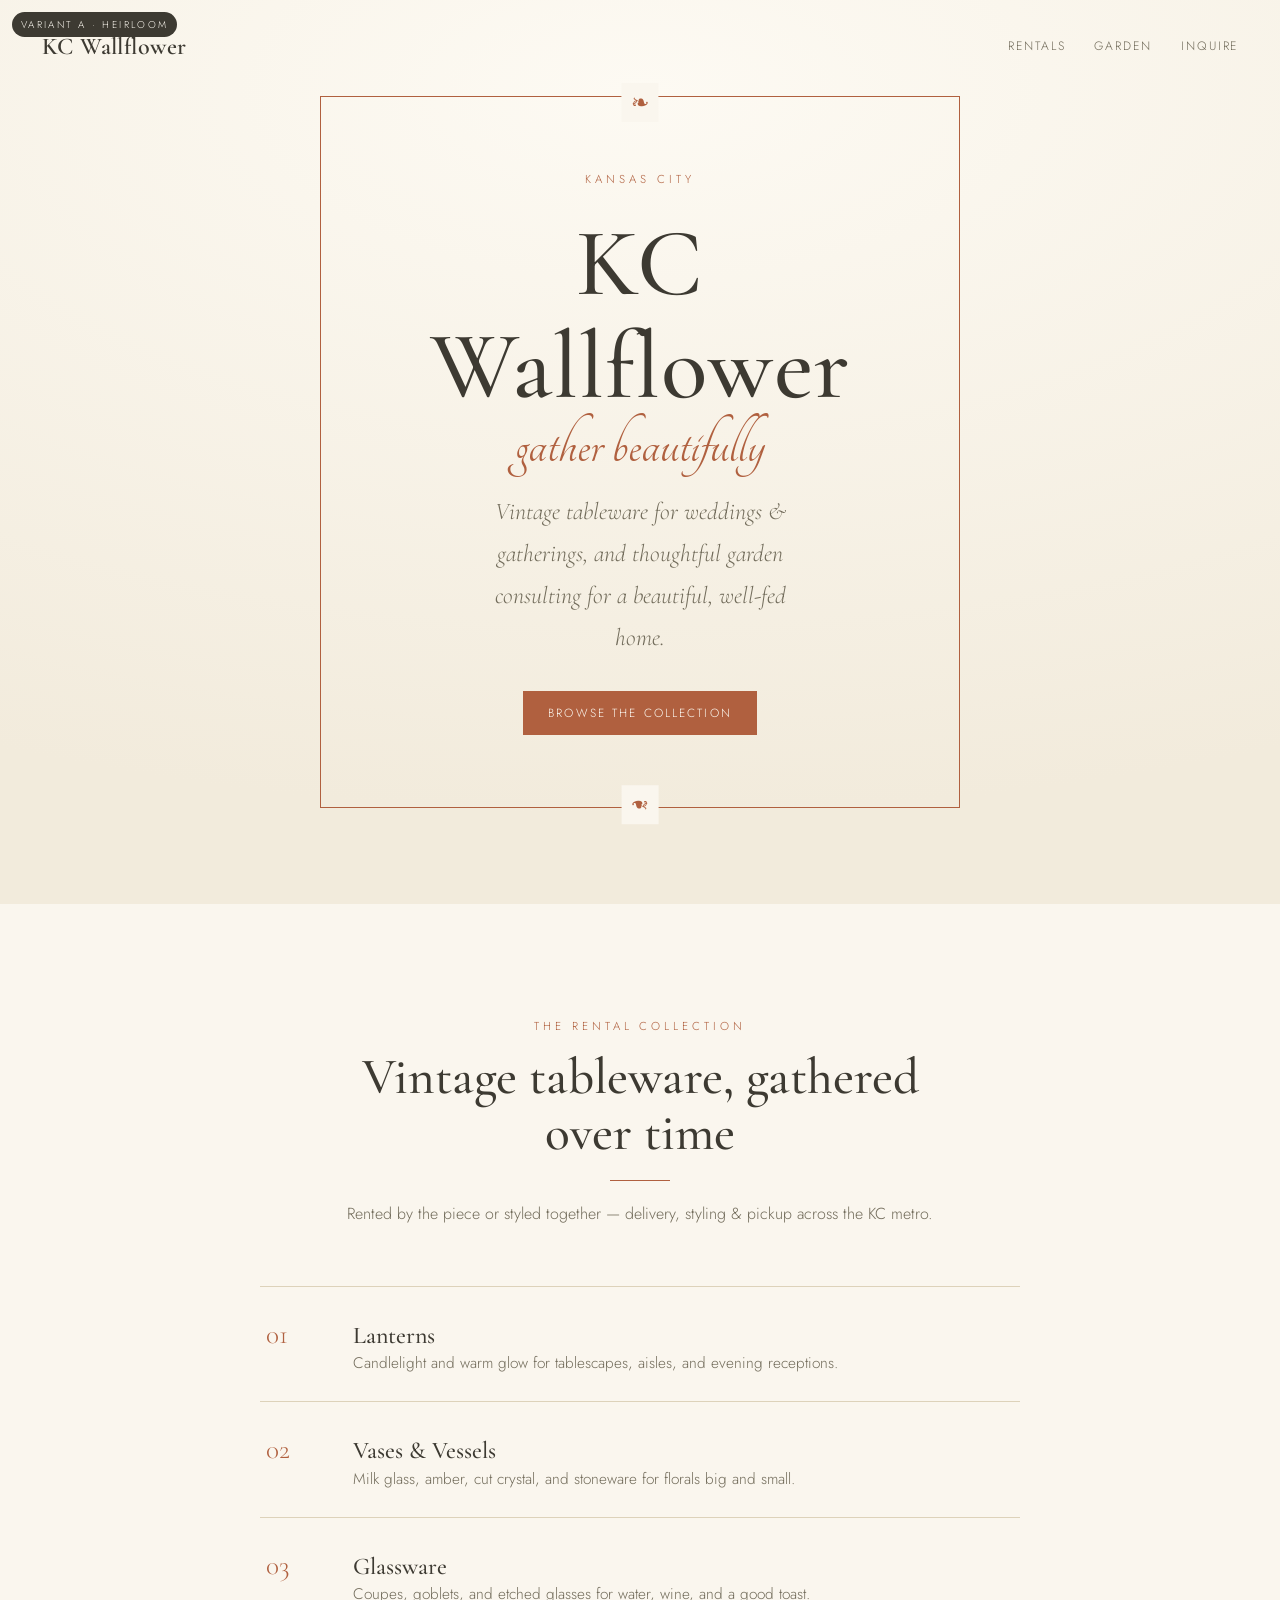
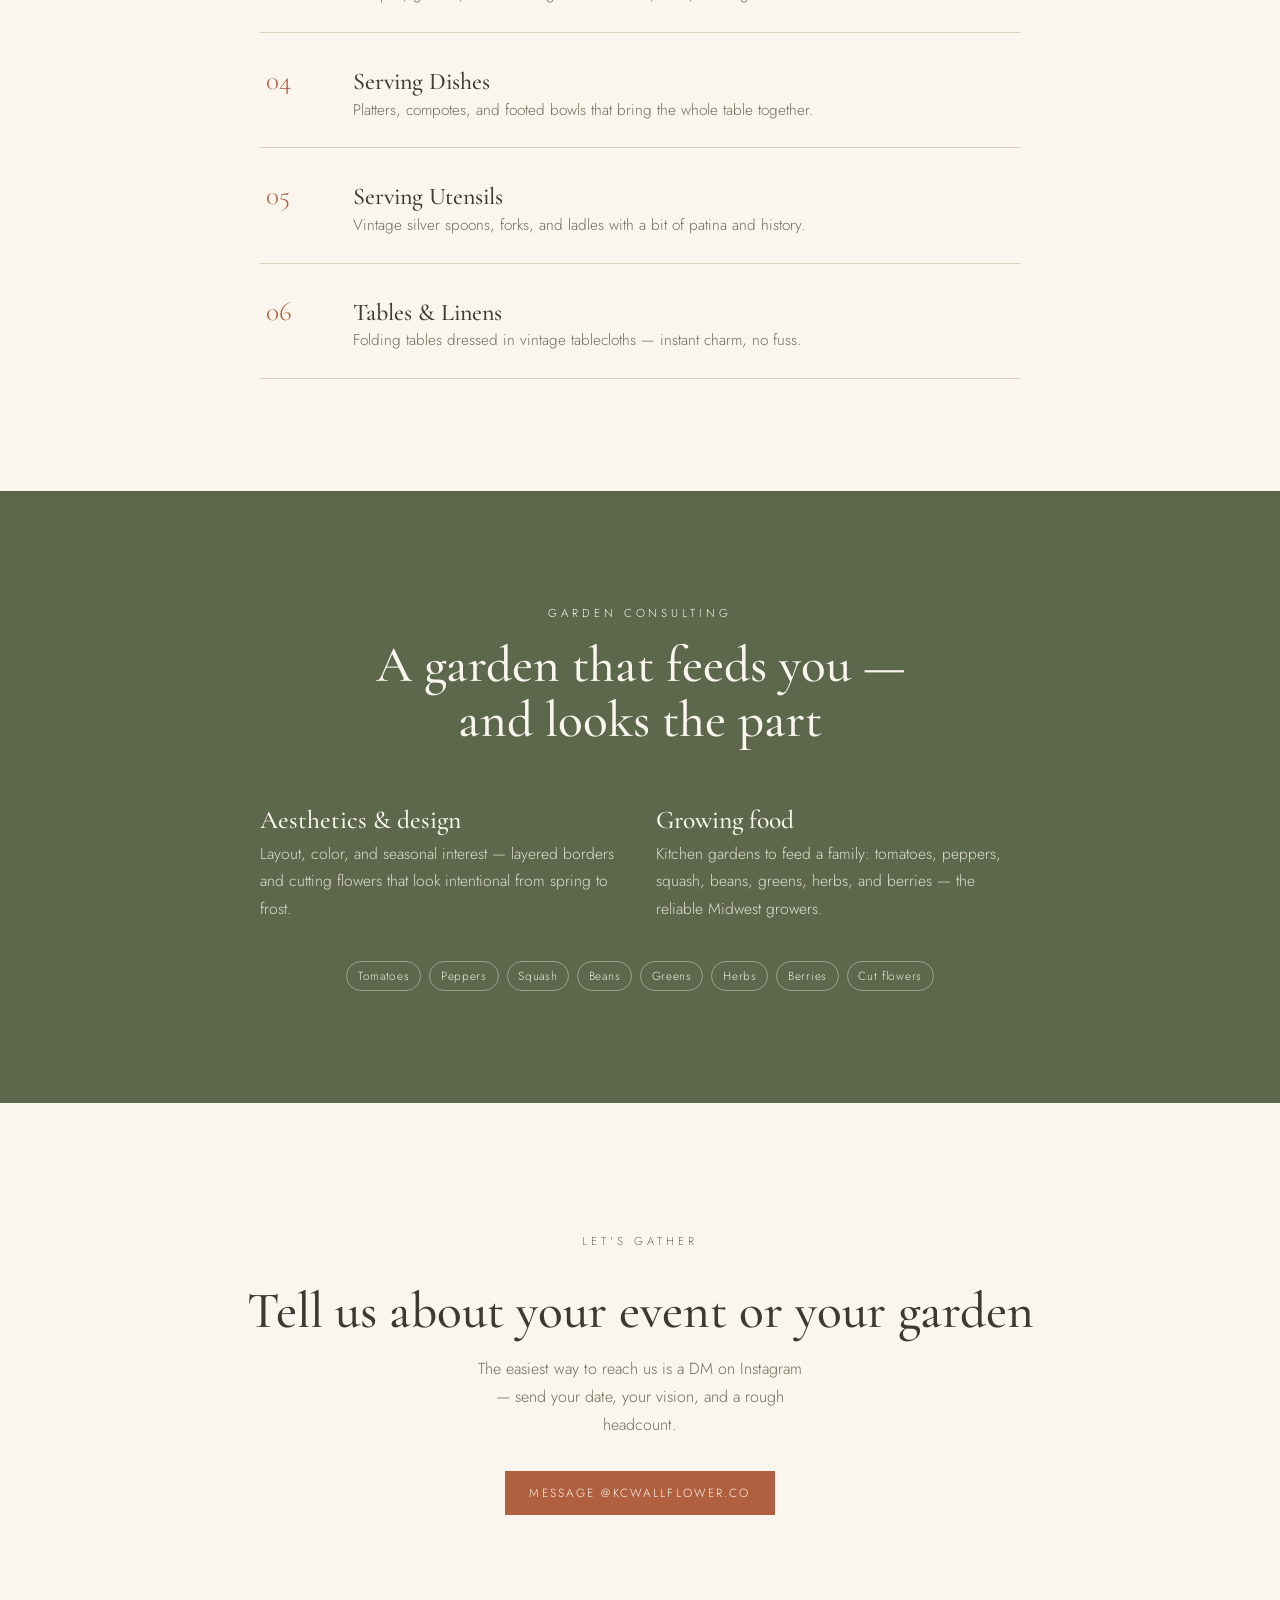
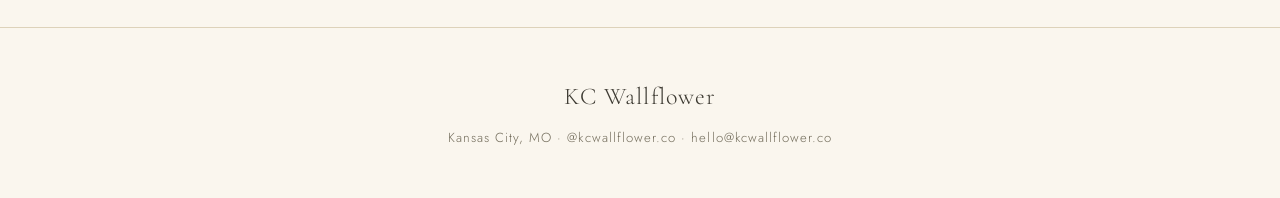
==== a/index.html @ 50121728 "Add 3 design mockups at /a, /b, /c Heirloom (a), Garden Press (b), Field & Table (c) — path-based co" ====
<!DOCTYPE html>
<html lang="en">
<head>
<meta charset="UTF-8" />
<meta name="viewport" content="width=device-width, initial-scale=1.0" />
<title>KC Wallflower — Heirloom · Variant A</title>
<meta name="description" content="Vintage tableware rentals & garden consulting in Kansas City." />
<link rel="preconnect" href="https://fonts.googleapis.com" />
<link rel="preconnect" href="https://fonts.gstatic.com" crossorigin />
<link href="https://fonts.googleapis.com/css2?family=Cormorant+Garamond:ital,wght@0,400;0,500;0,600;1,400&family=Jost:wght@300;400;500&family=Tangerine:wght@700&display=swap" rel="stylesheet" />
<style>
  :root{
    --cream:#faf6ee; --cream2:#f2ebdc; --ink:#3d3a32; --soft:#726c5b;
    --terra:#b0603f; --sage:#869072; --sage-d:#5c674c; --line:#ddd2ba;
    --disp:"Cormorant Garamond",serif; --body:"Jost",sans-serif; --script:"Tangerine",cursive;
  }
  *{margin:0;padding:0;box-sizing:border-box}
  html{scroll-behavior:smooth}
  body{font-family:var(--body);font-weight:300;color:var(--ink);background:var(--cream);line-height:1.75;-webkit-font-smoothing:antialiased}
  h1,h2,h3{font-family:var(--disp);font-weight:500;line-height:1.08}
  a{color:inherit;text-decoration:none}
  .badge{position:fixed;top:12px;left:12px;z-index:99;background:var(--ink);color:var(--cream);font-size:.62rem;letter-spacing:.24em;text-transform:uppercase;padding:.4em .9em;border-radius:40px}
  .wrap{max-width:1080px;margin:0 auto;padding:0 clamp(1.2rem,5vw,2rem)}
  /* nav */
  .nav{position:absolute;top:0;left:0;right:0;z-index:20;display:flex;justify-content:space-between;align-items:center;padding:1.6rem clamp(1.2rem,5vw,2.6rem)}
  .nav a.brand{font-family:var(--disp);font-size:1.5rem;font-weight:600;letter-spacing:.02em}
  .nav .links{display:flex;gap:1.8rem;font-size:.76rem;letter-spacing:.16em;text-transform:uppercase;color:var(--soft)}
  /* hero */
  .hero{min-height:100svh;display:flex;align-items:center;justify-content:center;text-align:center;padding:6rem 1.4rem;position:relative;background:radial-gradient(120% 80% at 50% 10%,#fdfaf3,var(--cream2))}
  .frame{border:1px solid var(--terra);padding:clamp(2.4rem,6vw,4.5rem) clamp(1.6rem,6vw,4rem);max-width:640px;position:relative}
  .frame::before,.frame::after{content:"❧";position:absolute;color:var(--terra);font-size:1.4rem;left:50%;transform:translateX(-50%)}
  .frame::before{top:-.9rem;background:var(--cream);padding:0 .6rem}
  .frame::after{bottom:-1.1rem;background:var(--cream);padding:0 .6rem;transform:translateX(-50%) rotate(180deg)}
  .eyebrow{font-size:.72rem;letter-spacing:.34em;text-transform:uppercase;color:var(--terra);margin-bottom:1.4rem}
  .hero h1{font-size:clamp(3rem,10vw,6rem);letter-spacing:.01em}
  .script{font-family:var(--script);font-size:clamp(2.6rem,8vw,4rem);color:var(--terra);line-height:.7;margin:.3rem 0 1.4rem}
  .hero p.lede{font-family:var(--disp);font-size:clamp(1.2rem,2.4vw,1.5rem);font-style:italic;color:var(--soft);max-width:34ch;margin:0 auto 2rem}
  .btn{display:inline-block;font-size:.74rem;letter-spacing:.18em;text-transform:uppercase;padding:.9em 2em;border:1px solid var(--sage-d);color:var(--sage-d);transition:.35s}
  .btn:hover{background:var(--sage-d);color:var(--cream)}
  .btn.solid{background:var(--terra);border-color:var(--terra);color:var(--cream)}
  .btn.solid:hover{background:var(--ink);border-color:var(--ink)}
  /* section */
  section.block{padding:clamp(4rem,9vw,7rem) 0}
  .head{text-align:center;max-width:600px;margin:0 auto clamp(2.6rem,5vw,3.6rem)}
  .head h2{font-size:clamp(2rem,4.6vw,3.2rem)}
  .head .eyebrow{margin-bottom:.9rem}
  .rule{width:60px;height:1px;background:var(--terra);margin:1.2rem auto}
  /* rentals list */
  .list{max-width:760px;margin:0 auto;border-top:1px solid var(--line)}
  .item{display:grid;grid-template-columns:64px 1fr;gap:1.4rem;padding:1.5rem .4rem;border-bottom:1px solid var(--line);align-items:baseline;transition:.3s}
  .item:hover{background:#fbf7ef;padding-left:1rem}
  .num{font-family:var(--disp);font-size:1.7rem;color:var(--terra)}
  .item h3{font-size:1.5rem;margin-bottom:.1rem}
  .item p{color:var(--soft);font-size:.96rem}
  /* garden */
  .garden{background:var(--sage-d);color:var(--cream)}
  .garden .head h2,.garden .head .eyebrow{color:var(--cream)}
  .garden .eyebrow{color:#e8dcc4}
  .gcols{display:grid;grid-template-columns:1fr 1fr;gap:2rem;max-width:760px;margin:0 auto}
  .gcols h3{font-family:var(--disp);font-size:1.6rem;margin-bottom:.4rem;color:#fdf8ee}
  .gcols p{color:#e2ddd0;font-size:.98rem}
  .tags{display:flex;flex-wrap:wrap;gap:.5rem;justify-content:center;max-width:640px;margin:2.4rem auto 0}
  .tags span{font-size:.74rem;letter-spacing:.06em;border:1px solid rgba(250,246,238,.4);padding:.34em .9em;border-radius:40px;color:#f0ebe0}
  /* inquire */
  .inquire{text-align:center}
  .inquire h2{font-size:clamp(2rem,5vw,3.2rem)}
  .inquire p{color:var(--soft);max-width:38ch;margin:1rem auto 2rem}
  /* footer */
  footer{text-align:center;padding:3rem 1.4rem;border-top:1px solid var(--line);color:var(--soft);font-size:.82rem;letter-spacing:.08em}
  footer .fb{font-family:var(--disp);font-size:1.5rem;color:var(--ink);margin-bottom:.6rem}
  @media(max-width:640px){.nav .links{display:none}.gcols{grid-template-columns:1fr}}
</style>
</head>
<body>
<div class="badge">Variant A · Heirloom</div>
<div class="hero">
  <div class="nav wrap" style="max-width:none">
    <a href="#" class="brand">KC Wallflower</a>
    <div class="links"><a href="#rentals">Rentals</a><a href="#garden">Garden</a><a href="#inquire">Inquire</a></div>
  </div>
  <div class="frame">
    <p class="eyebrow">Kansas City</p>
    <h1>KC Wallflower</h1>
    <p class="script">gather beautifully</p>
    <p class="lede">Vintage tableware for weddings &amp; gatherings, and thoughtful garden consulting for a beautiful, well-fed home.</p>
    <a href="#rentals" class="btn solid">Browse the collection</a>
  </div>
</div>

<section class="block" id="rentals">
  <div class="wrap">
    <div class="head">
      <p class="eyebrow">The Rental Collection</p>
      <h2>Vintage tableware, gathered over time</h2>
      <div class="rule"></div>
      <p style="color:var(--soft)">Rented by the piece or styled together — delivery, styling &amp; pickup across the KC metro.</p>
    </div>
    <div class="list">
      <div class="item"><span class="num">01</span><div><h3>Lanterns</h3><p>Candlelight and warm glow for tablescapes, aisles, and evening receptions.</p></div></div>
      <div class="item"><span class="num">02</span><div><h3>Vases &amp; Vessels</h3><p>Milk glass, amber, cut crystal, and stoneware for florals big and small.</p></div></div>
      <div class="item"><span class="num">03</span><div><h3>Glassware</h3><p>Coupes, goblets, and etched glasses for water, wine, and a good toast.</p></div></div>
      <div class="item"><span class="num">04</span><div><h3>Serving Dishes</h3><p>Platters, compotes, and footed bowls that bring the whole table together.</p></div></div>
      <div class="item"><span class="num">05</span><div><h3>Serving Utensils</h3><p>Vintage silver spoons, forks, and ladles with a bit of patina and history.</p></div></div>
      <div class="item"><span class="num">06</span><div><h3>Tables &amp; Linens</h3><p>Folding tables dressed in vintage tablecloths — instant charm, no fuss.</p></div></div>
    </div>
  </div>
</section>

<section class="block garden" id="garden">
  <div class="wrap">
    <div class="head">
      <p class="eyebrow">Garden Consulting</p>
      <h2>A garden that feeds you — and looks the part</h2>
    </div>
    <div class="gcols">
      <div><h3>Aesthetics &amp; design</h3><p>Layout, color, and seasonal interest — layered borders and cutting flowers that look intentional from spring to frost.</p></div>
      <div><h3>Growing food</h3><p>Kitchen gardens to feed a family: tomatoes, peppers, squash, beans, greens, herbs, and berries — the reliable Midwest growers.</p></div>
    </div>
    <div class="tags"><span>Tomatoes</span><span>Peppers</span><span>Squash</span><span>Beans</span><span>Greens</span><span>Herbs</span><span>Berries</span><span>Cut flowers</span></div>
  </div>
</section>

<section class="block inquire" id="inquire">
  <div class="wrap">
    <p class="eyebrow">Let's gather</p>
    <h2>Tell us about your event or your garden</h2>
    <p>The easiest way to reach us is a DM on Instagram — send your date, your vision, and a rough headcount.</p>
    <a class="btn solid" href="https://instagram.com/kcwallflower.co" target="_blank" rel="noopener">Message @kcwallflower.co</a>
  </div>
</section>

<footer>
  <div class="fb">KC Wallflower</div>
  <div>Kansas City, MO · @kcwallflower.co · hello@kcwallflower.co</div>
</footer>
</body>
</html>
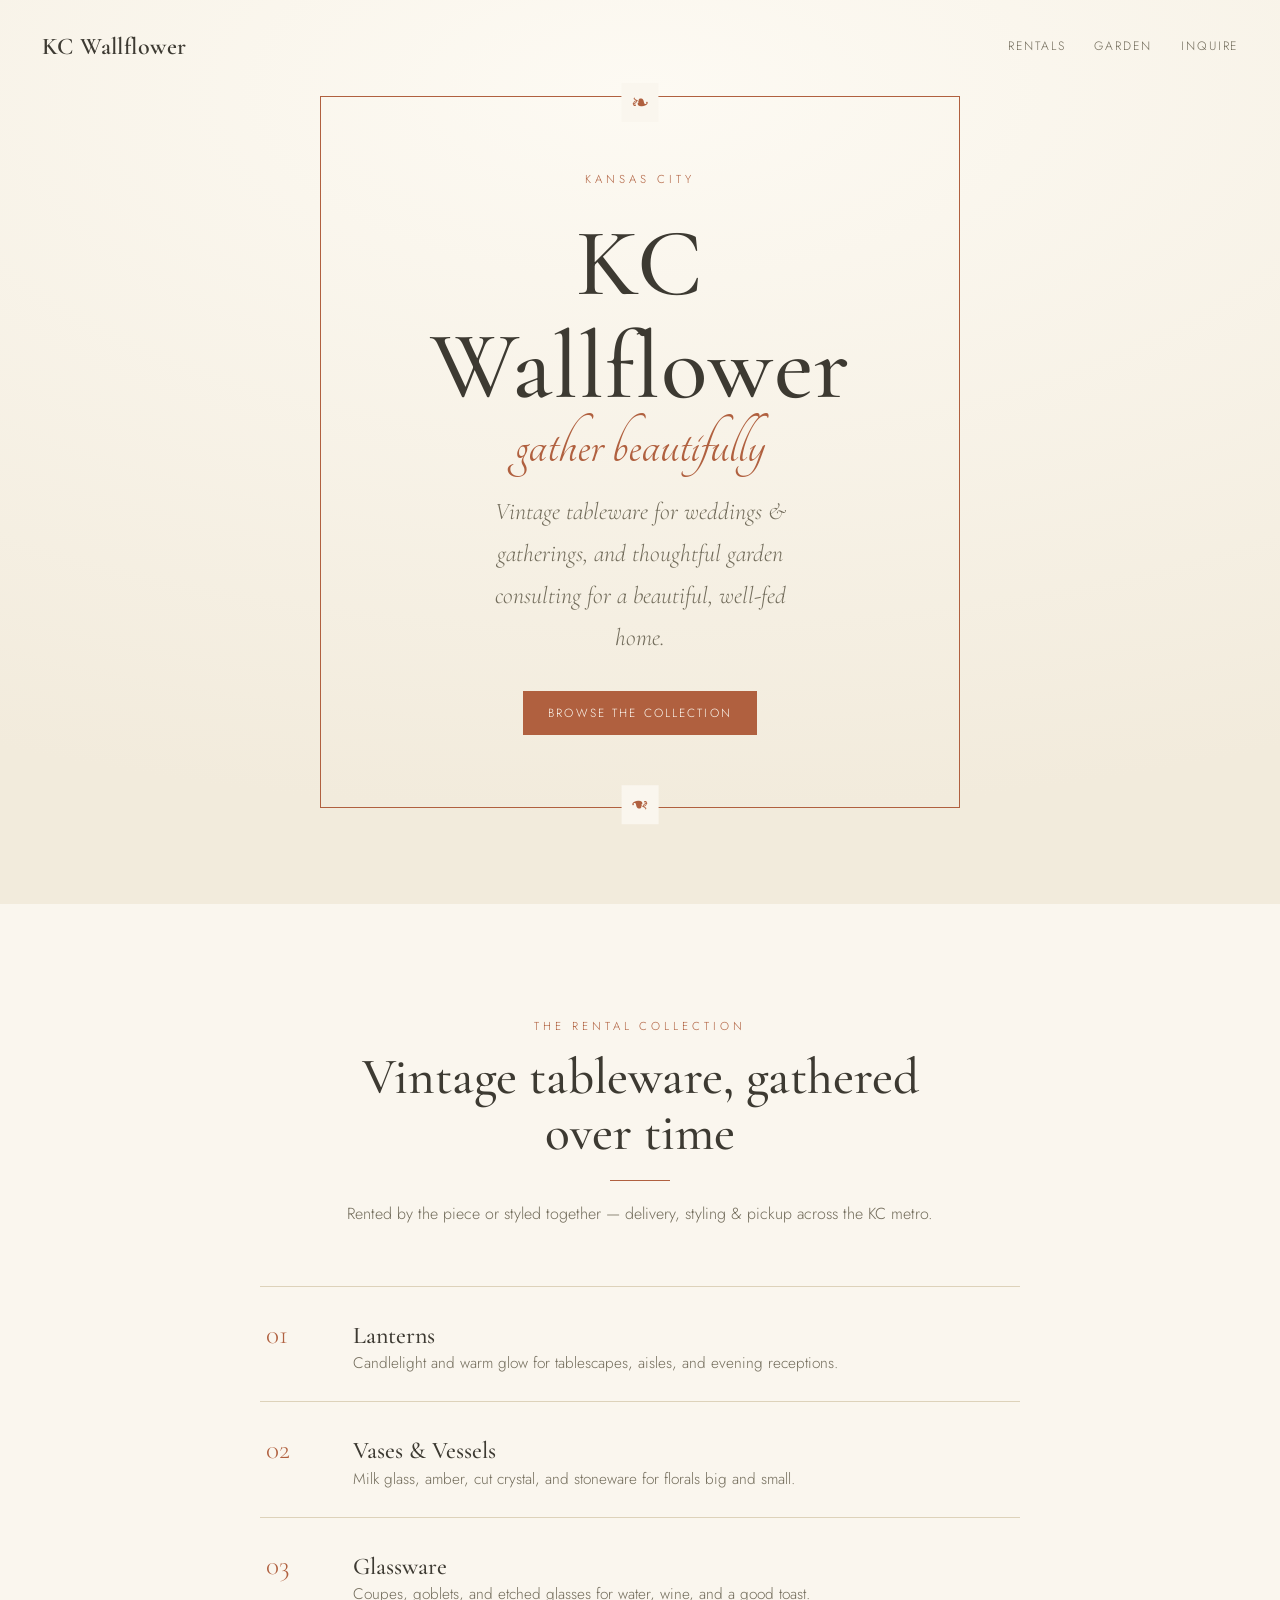
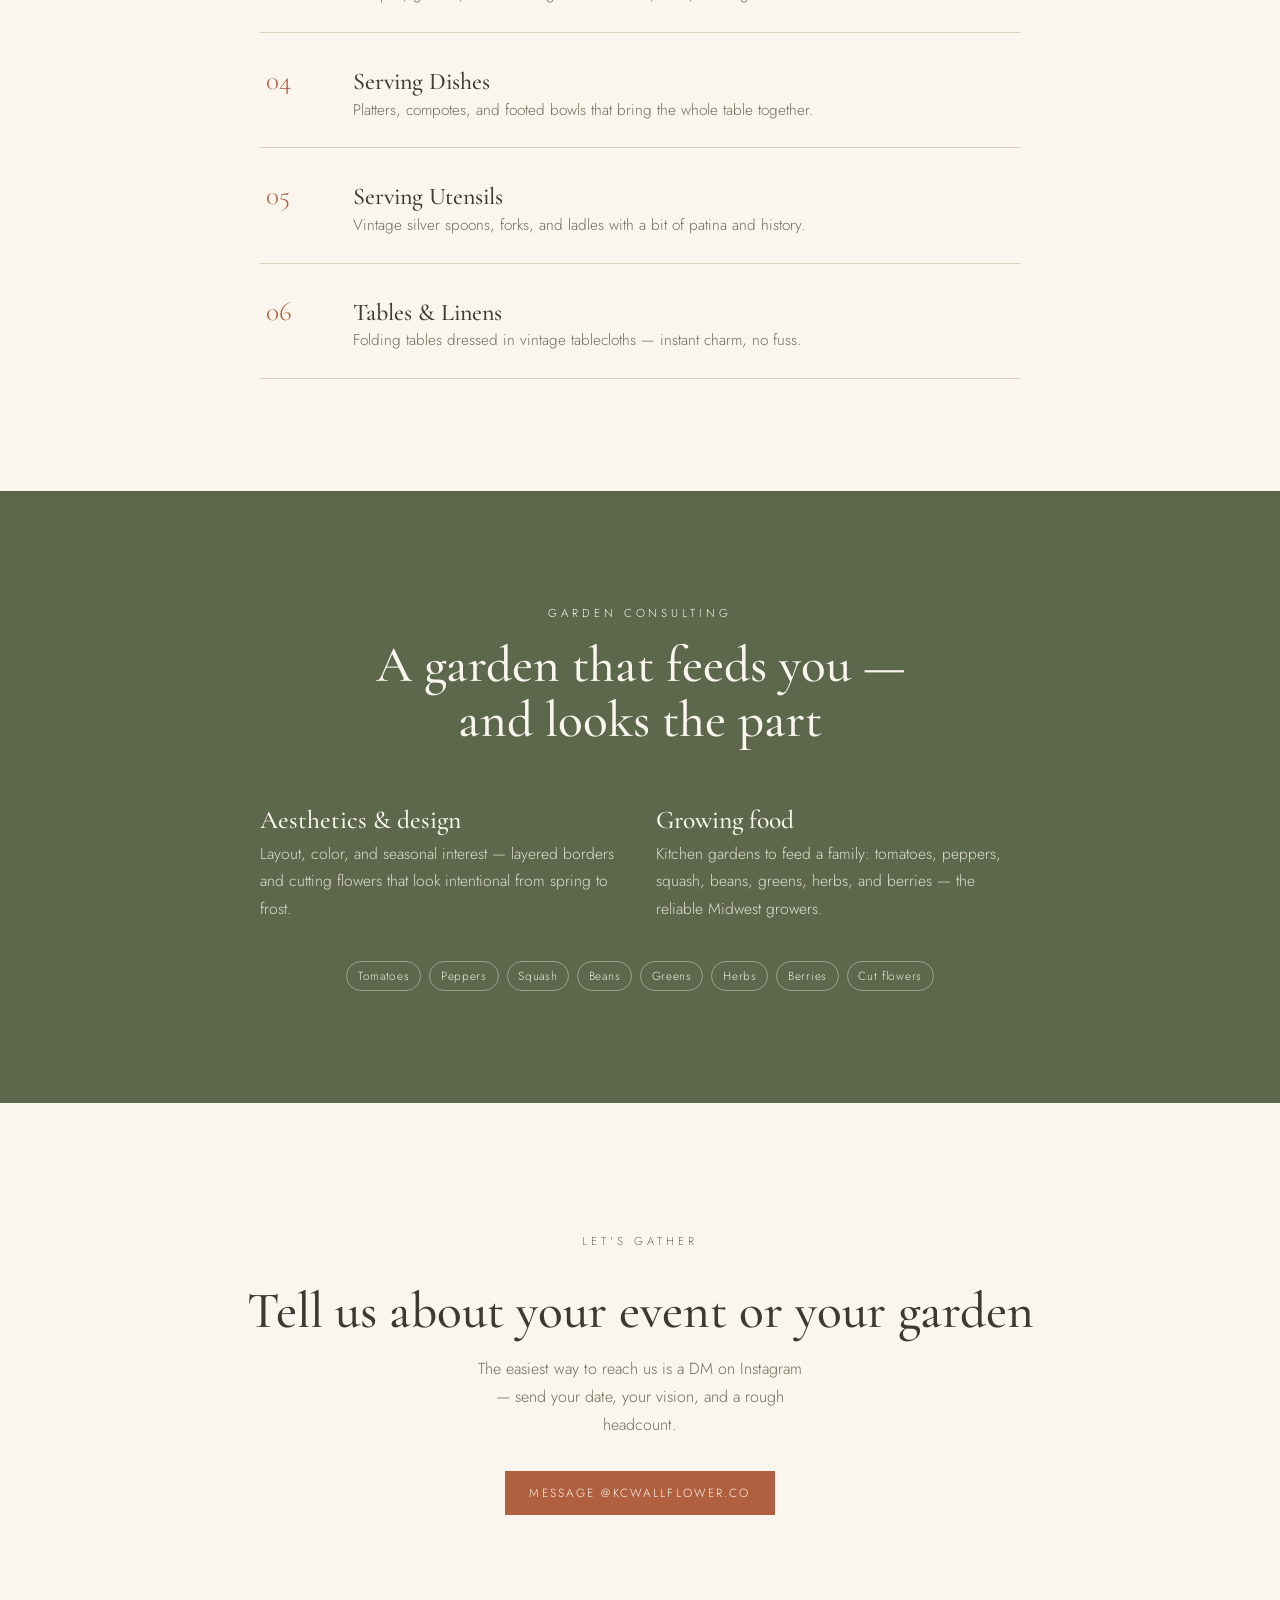
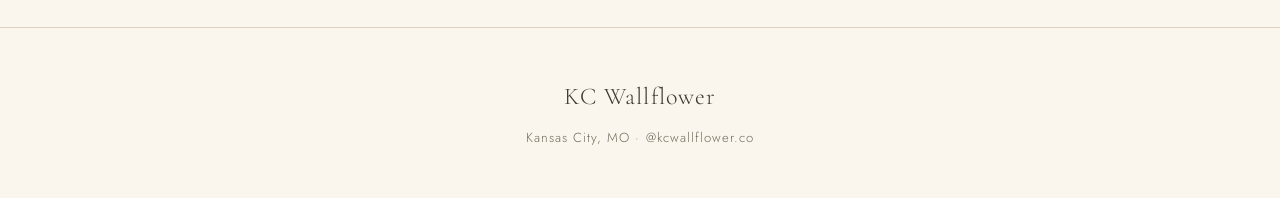
==== commit a3832d62: "Combine mockups into one tabbed chooser; remove email contact - Root index.html is now a tabbed shel" ====
--- a/a/index.html
+++ b/a/index.html
@@ -72,7 +72,6 @@
 </style>
 </head>
 <body>
-<div class="badge">Variant A · Heirloom</div>
 <div class="hero">
   <div class="nav wrap" style="max-width:none">
     <a href="#" class="brand">KC Wallflower</a>
@@ -131,7 +130,7 @@
 
 <footer>
   <div class="fb">KC Wallflower</div>
-  <div>Kansas City, MO · @kcwallflower.co · hello@kcwallflower.co</div>
+  <div>Kansas City, MO · @kcwallflower.co</div>
 </footer>
 </body>
 </html>
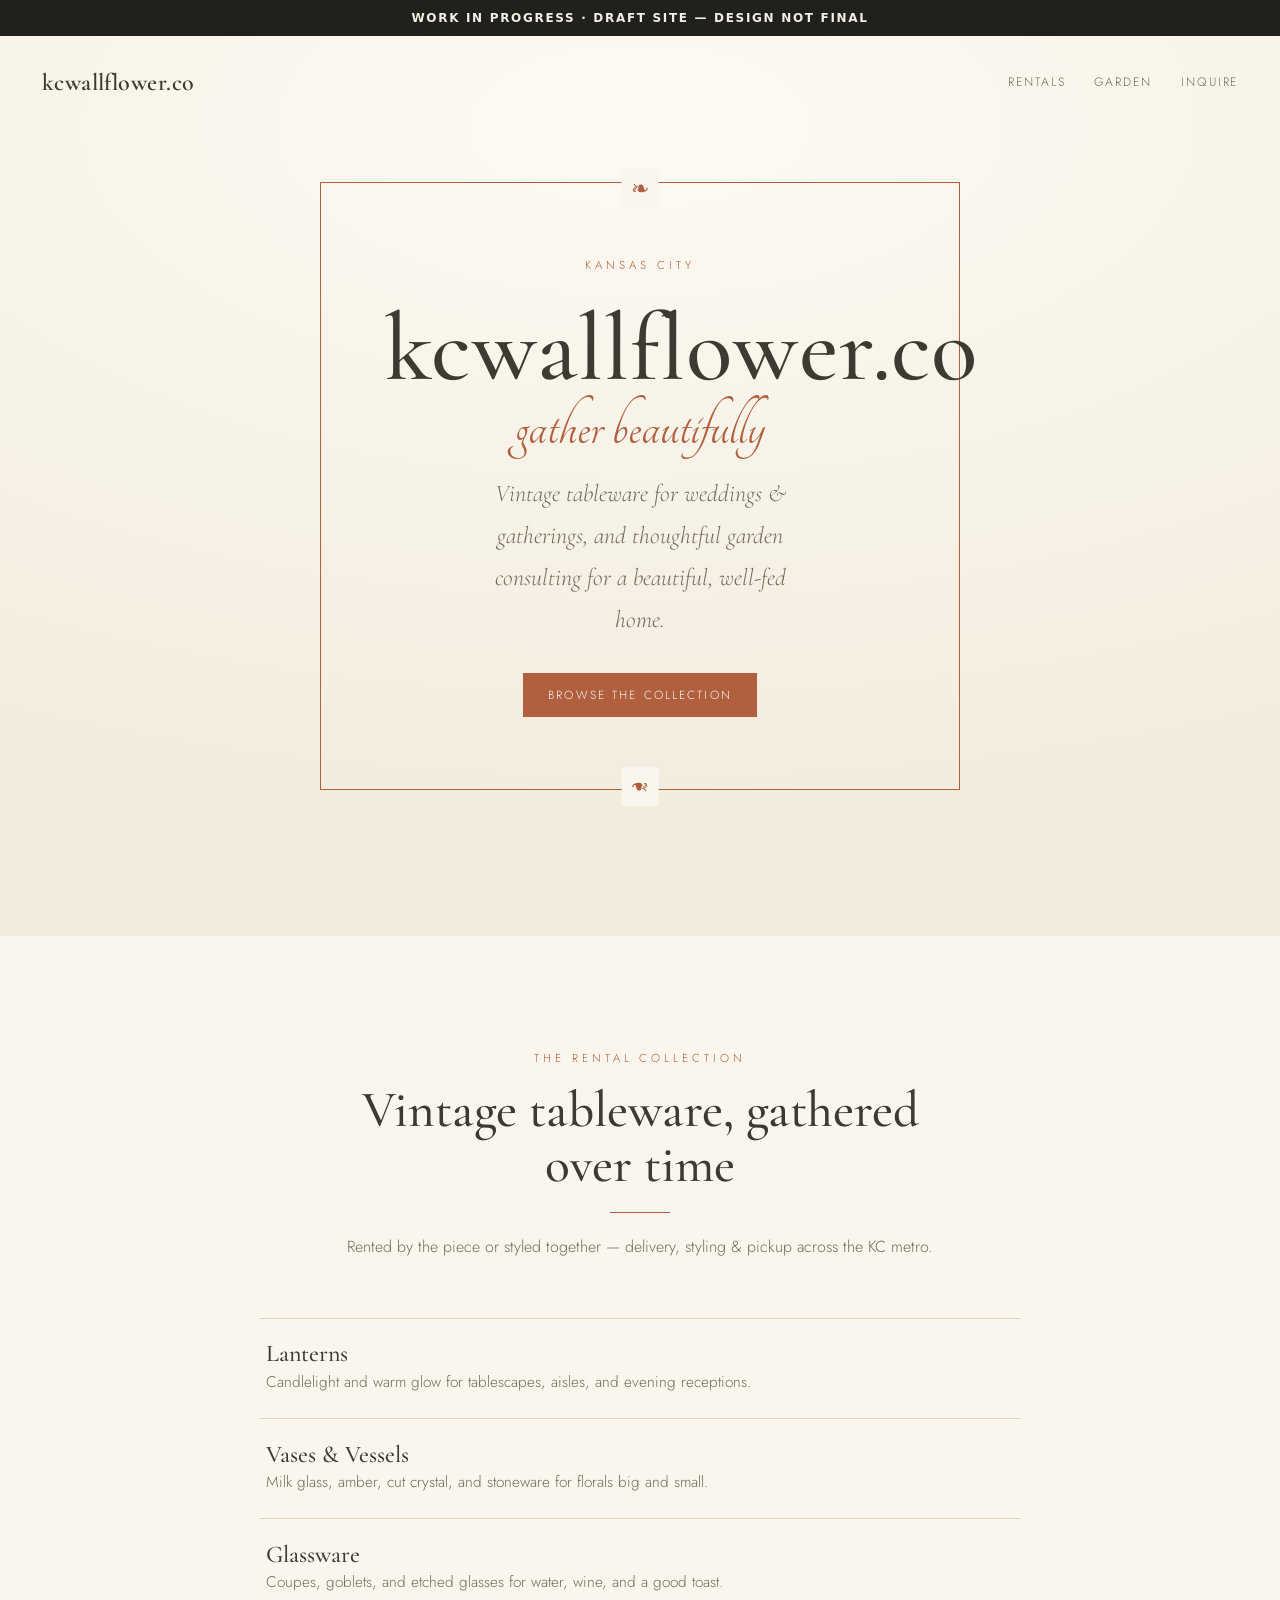
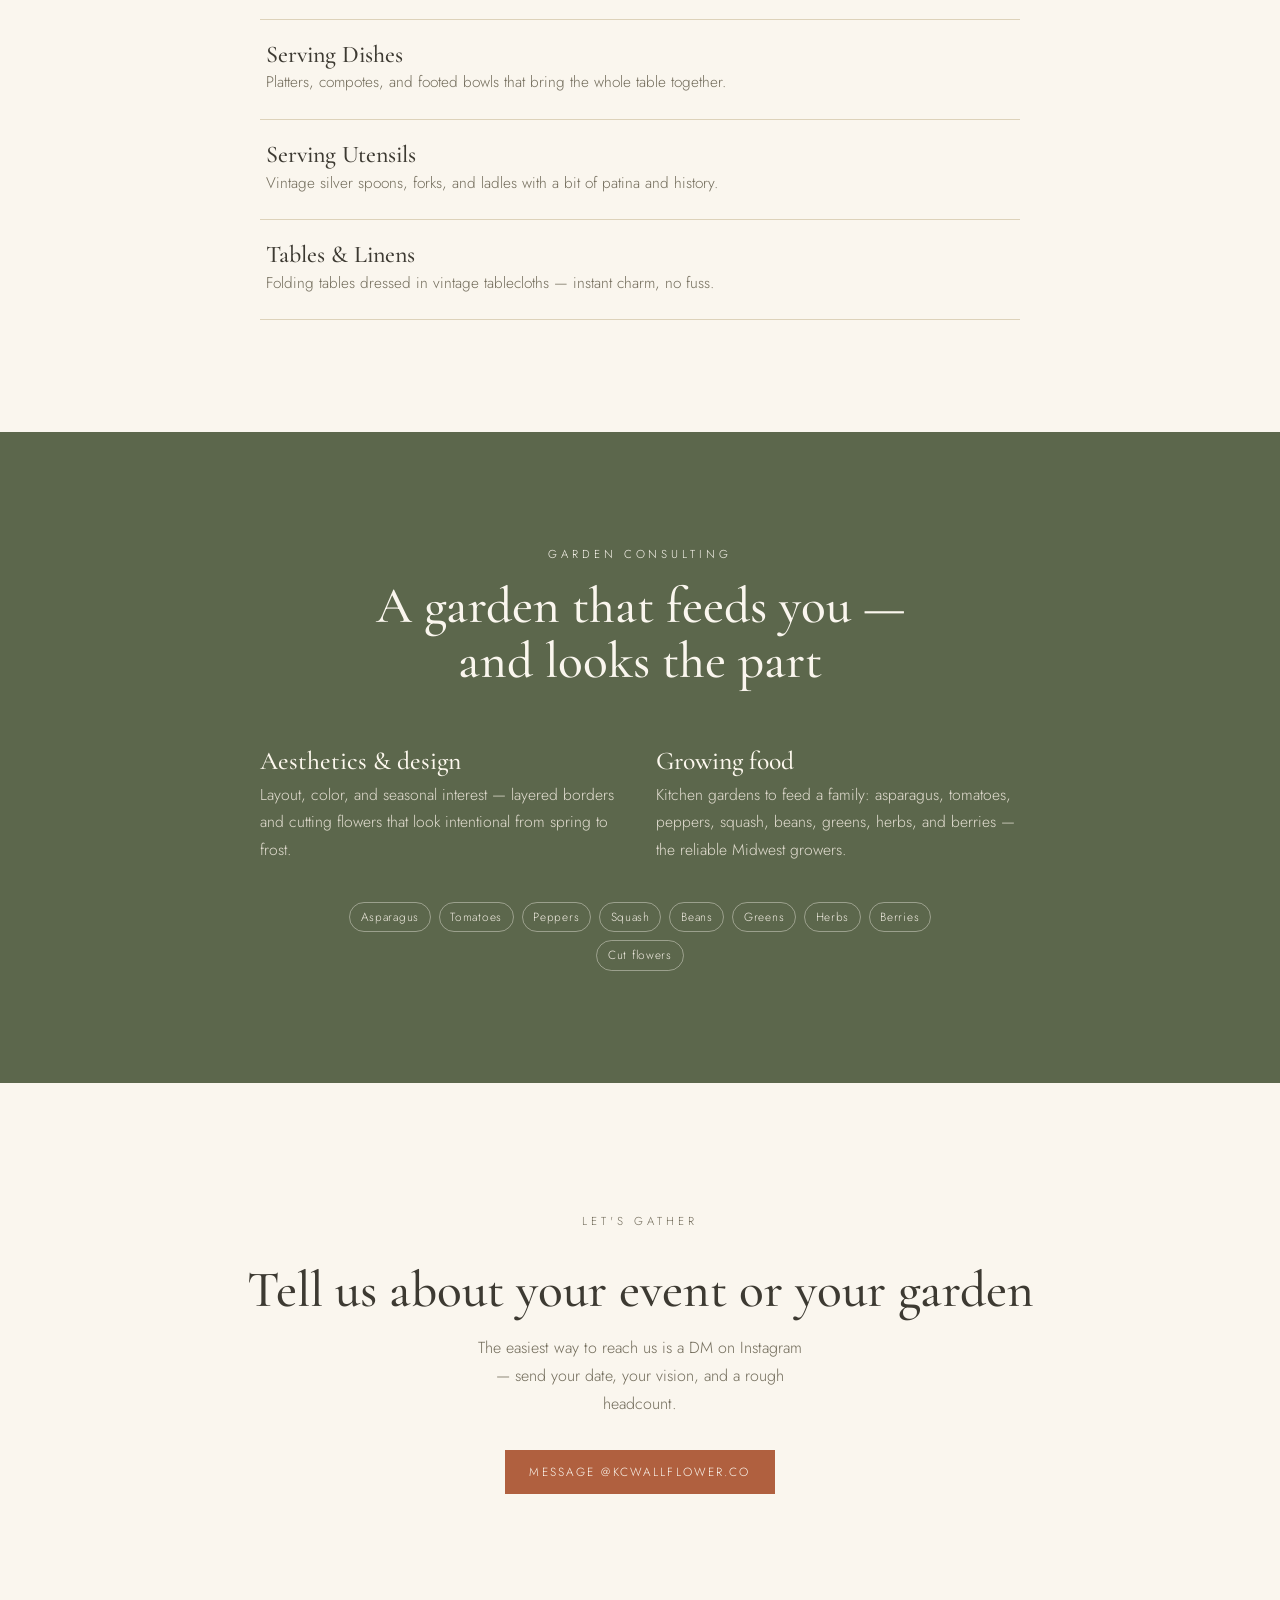
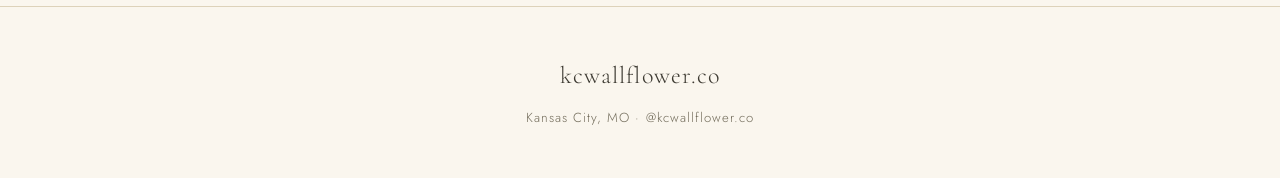
==== commit 0e651e2f: "Rebrand to kcwallflower.co, add WIP banners, stock photos, icon + copy fixes - Rename brand everywhe" ====
--- a/a/index.html
+++ b/a/index.html
@@ -3,7 +3,7 @@
 <head>
 <meta charset="UTF-8" />
 <meta name="viewport" content="width=device-width, initial-scale=1.0" />
-<title>KC Wallflower — Heirloom · Variant A</title>
+<title>kcwallflower.co — Heirloom · Variant A</title>
 <meta name="description" content="Vintage tableware rentals & garden consulting in Kansas City." />
 <link rel="preconnect" href="https://fonts.googleapis.com" />
 <link rel="preconnect" href="https://fonts.gstatic.com" crossorigin />
@@ -16,7 +16,7 @@
   }
   *{margin:0;padding:0;box-sizing:border-box}
   html{scroll-behavior:smooth}
-  body{font-family:var(--body);font-weight:300;color:var(--ink);background:var(--cream);line-height:1.75;-webkit-font-smoothing:antialiased}
+  body{font-family:var(--body);font-weight:300;color:var(--ink);background:var(--cream);line-height:1.75;-webkit-font-smoothing:antialiased;padding-top:36px}
   h1,h2,h3{font-family:var(--disp);font-weight:500;line-height:1.08}
   a{color:inherit;text-decoration:none}
   .badge{position:fixed;top:12px;left:12px;z-index:99;background:var(--ink);color:var(--cream);font-size:.62rem;letter-spacing:.24em;text-transform:uppercase;padding:.4em .9em;border-radius:40px}
@@ -47,7 +47,7 @@
   .rule{width:60px;height:1px;background:var(--terra);margin:1.2rem auto}
   /* rentals list */
   .list{max-width:760px;margin:0 auto;border-top:1px solid var(--line)}
-  .item{display:grid;grid-template-columns:64px 1fr;gap:1.4rem;padding:1.5rem .4rem;border-bottom:1px solid var(--line);align-items:baseline;transition:.3s}
+  .item{padding:1.4rem .4rem;border-bottom:1px solid var(--line);transition:.3s}
   .item:hover{background:#fbf7ef;padding-left:1rem}
   .num{font-family:var(--disp);font-size:1.7rem;color:var(--terra)}
   .item h3{font-size:1.5rem;margin-bottom:.1rem}
@@ -72,14 +72,15 @@
 </style>
 </head>
 <body>
+<div style="position:fixed;top:0;left:0;right:0;z-index:9999;background:#20201c;color:#f4efe4;text-align:center;font:600 12px/36px system-ui,-apple-system,'Segoe UI',sans-serif;letter-spacing:.14em;text-transform:uppercase;height:36px">Work in progress · draft site — design not final</div>
 <div class="hero">
   <div class="nav wrap" style="max-width:none">
-    <a href="#" class="brand">KC Wallflower</a>
+    <a href="#" class="brand">kcwallflower.co</a>
     <div class="links"><a href="#rentals">Rentals</a><a href="#garden">Garden</a><a href="#inquire">Inquire</a></div>
   </div>
   <div class="frame">
     <p class="eyebrow">Kansas City</p>
-    <h1>KC Wallflower</h1>
+    <h1>kcwallflower.co</h1>
     <p class="script">gather beautifully</p>
     <p class="lede">Vintage tableware for weddings &amp; gatherings, and thoughtful garden consulting for a beautiful, well-fed home.</p>
     <a href="#rentals" class="btn solid">Browse the collection</a>
@@ -95,12 +96,12 @@
       <p style="color:var(--soft)">Rented by the piece or styled together — delivery, styling &amp; pickup across the KC metro.</p>
     </div>
     <div class="list">
-      <div class="item"><span class="num">01</span><div><h3>Lanterns</h3><p>Candlelight and warm glow for tablescapes, aisles, and evening receptions.</p></div></div>
-      <div class="item"><span class="num">02</span><div><h3>Vases &amp; Vessels</h3><p>Milk glass, amber, cut crystal, and stoneware for florals big and small.</p></div></div>
-      <div class="item"><span class="num">03</span><div><h3>Glassware</h3><p>Coupes, goblets, and etched glasses for water, wine, and a good toast.</p></div></div>
-      <div class="item"><span class="num">04</span><div><h3>Serving Dishes</h3><p>Platters, compotes, and footed bowls that bring the whole table together.</p></div></div>
-      <div class="item"><span class="num">05</span><div><h3>Serving Utensils</h3><p>Vintage silver spoons, forks, and ladles with a bit of patina and history.</p></div></div>
-      <div class="item"><span class="num">06</span><div><h3>Tables &amp; Linens</h3><p>Folding tables dressed in vintage tablecloths — instant charm, no fuss.</p></div></div>
+      <div class="item"><div><h3>Lanterns</h3><p>Candlelight and warm glow for tablescapes, aisles, and evening receptions.</p></div></div>
+      <div class="item"><div><h3>Vases &amp; Vessels</h3><p>Milk glass, amber, cut crystal, and stoneware for florals big and small.</p></div></div>
+      <div class="item"><div><h3>Glassware</h3><p>Coupes, goblets, and etched glasses for water, wine, and a good toast.</p></div></div>
+      <div class="item"><div><h3>Serving Dishes</h3><p>Platters, compotes, and footed bowls that bring the whole table together.</p></div></div>
+      <div class="item"><div><h3>Serving Utensils</h3><p>Vintage silver spoons, forks, and ladles with a bit of patina and history.</p></div></div>
+      <div class="item"><div><h3>Tables &amp; Linens</h3><p>Folding tables dressed in vintage tablecloths — instant charm, no fuss.</p></div></div>
     </div>
   </div>
 </section>
@@ -113,9 +114,9 @@
     </div>
     <div class="gcols">
       <div><h3>Aesthetics &amp; design</h3><p>Layout, color, and seasonal interest — layered borders and cutting flowers that look intentional from spring to frost.</p></div>
-      <div><h3>Growing food</h3><p>Kitchen gardens to feed a family: tomatoes, peppers, squash, beans, greens, herbs, and berries — the reliable Midwest growers.</p></div>
+      <div><h3>Growing food</h3><p>Kitchen gardens to feed a family: asparagus, tomatoes, peppers, squash, beans, greens, herbs, and berries — the reliable Midwest growers.</p></div>
     </div>
-    <div class="tags"><span>Tomatoes</span><span>Peppers</span><span>Squash</span><span>Beans</span><span>Greens</span><span>Herbs</span><span>Berries</span><span>Cut flowers</span></div>
+    <div class="tags"><span>Asparagus</span><span>Tomatoes</span><span>Peppers</span><span>Squash</span><span>Beans</span><span>Greens</span><span>Herbs</span><span>Berries</span><span>Cut flowers</span></div>
   </div>
 </section>
 
@@ -129,7 +130,7 @@
 </section>
 
 <footer>
-  <div class="fb">KC Wallflower</div>
+  <div class="fb">kcwallflower.co</div>
   <div>Kansas City, MO · @kcwallflower.co</div>
 </footer>
 </body>
